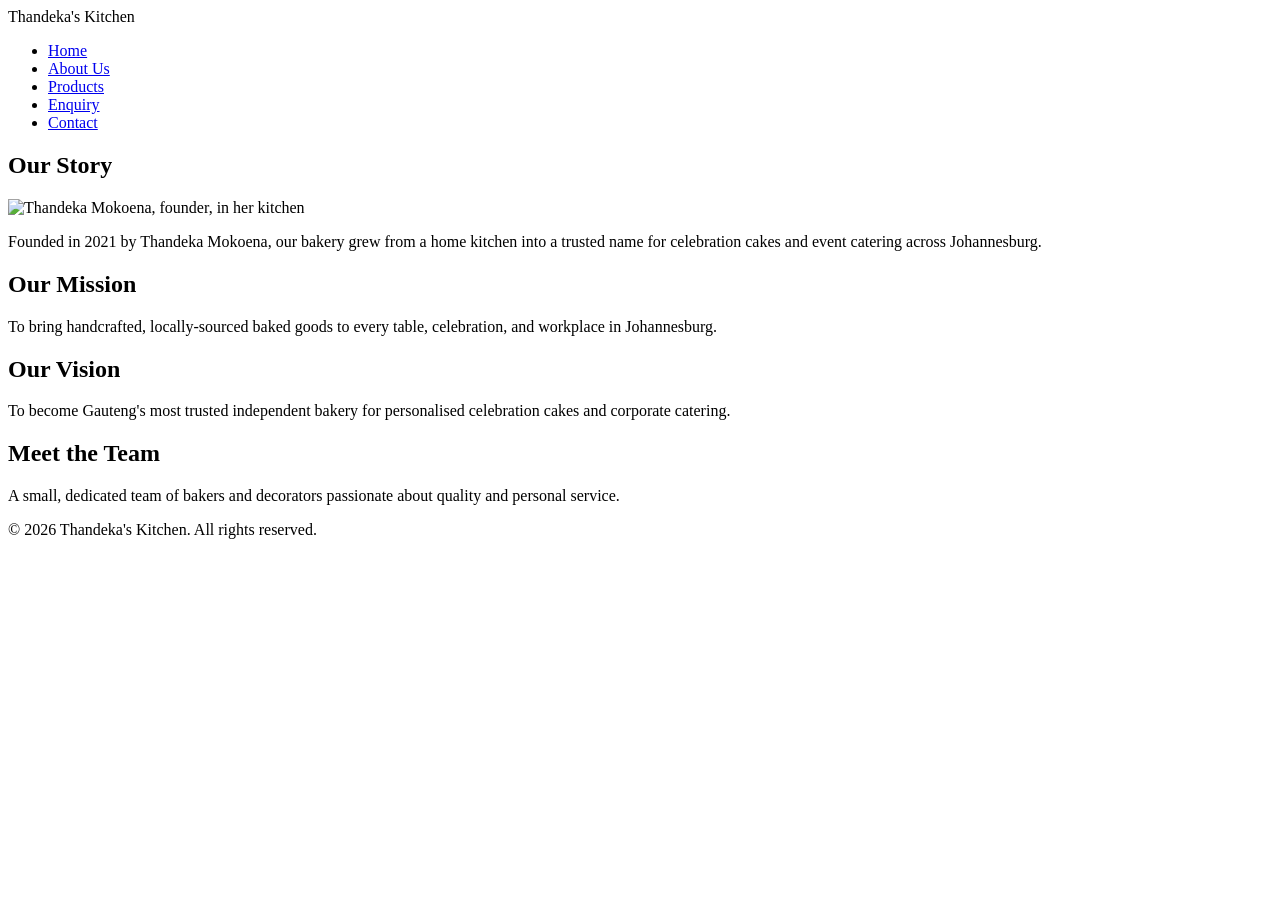
==== about.html @ 2da3014e "Part 1 HTML pages complete and tested" ====
<!DOCTYPE html>
<html lang="en">
<head>
    <meta charset="UTF-8">
    <meta name="viewport" content="width=device-width, initial-scale=1.0">
    <title>About Us | Thandeka's Kitchen</title>
    <link rel="stylesheet" href="css/style.css">
</head>
<body>

    <header>
        <div class="logo">Thandeka's Kitchen</div>
        <nav>
            <ul>
                <li><a href="index.html">Home</a></li>
                <li><a href="about.html" class="active">About Us</a></li>
                <li><a href="products.html">Products</a></li>
                <li><a href="enquiry.html">Enquiry</a></li>
                <li><a href="contact.html">Contact</a></li>
            </ul>
        </nav>
    </header>

    <main>
        
        <section class="our-story">
            <h1>Our Story</h1>
            <img src="images/founder-thandeka.jpg" alt="Thandeka Mokoena, founder, in her kitchen">
            <p>Founded in 2021 by Thandeka Mokoena, our bakery grew from a home kitchen
               into a trusted name for celebration cakes and event catering across Johannesburg.</p>
        </section>

        
        <section class="mission-vision">
            <h2>Our Mission</h2>
            <p>To bring handcrafted, locally-sourced baked goods to every table, celebration,
               and workplace in Johannesburg.</p>

            <h2>Our Vision</h2>
            <p>To become Gauteng's most trusted independent bakery for personalised
               celebration cakes and corporate catering.</p>
        </section>

        
        <section class="team">
            <h2>Meet the Team</h2>
            <p>A small, dedicated team of bakers and decorators passionate about quality
               and personal service.</p>
        </section>
    </main>

    <footer>
        <p>&copy; 2026 Thandeka's Kitchen. All rights reserved.</p>
    </footer>

    <script src="js/script.js"></script>
</body>
</html>
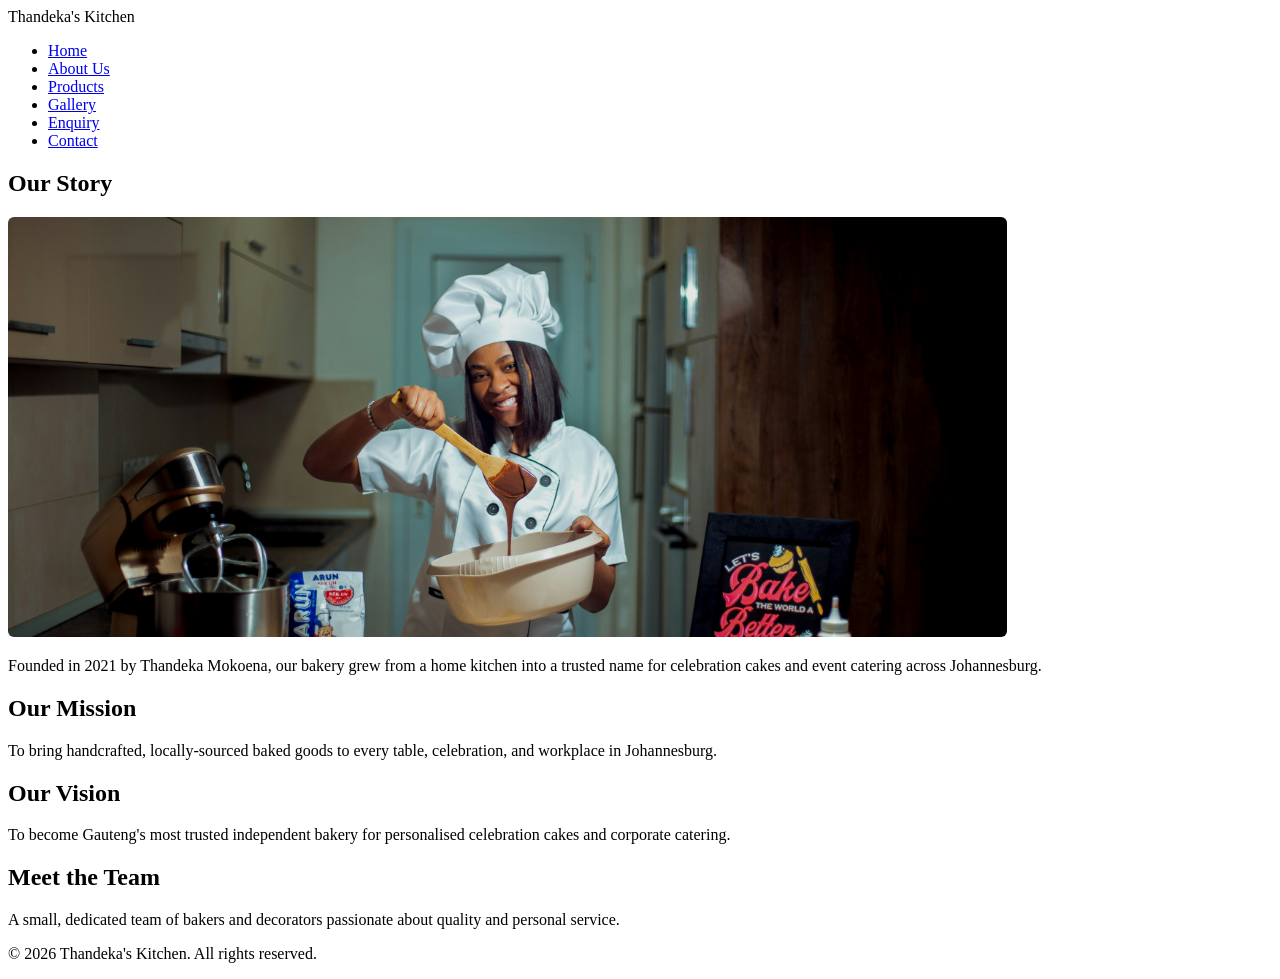
==== commit 03bcbb68: "Update README with Gallery page and colour scheme changes" ====
--- a/about.html
+++ b/about.html
@@ -15,6 +15,7 @@
                 <li><a href="index.html">Home</a></li>
                 <li><a href="about.html" class="active">About Us</a></li>
                 <li><a href="products.html">Products</a></li>
+                 <li><a href="gallery.html">Gallery</a></li>
                 <li><a href="enquiry.html">Enquiry</a></li>
                 <li><a href="contact.html">Contact</a></li>
             </ul>
@@ -25,7 +26,7 @@
         
         <section class="our-story">
             <h1>Our Story</h1>
-            <img src="images/founder-thandeka.jpg" alt="Thandeka Mokoena, founder, in her kitchen">
+            <img src="images/gallery/founder-thandeka.jpg" alt="Thandeka Mokoena, founder, in her kitchen"style="width: 79%; height: 420px; object-fit: cover; border-radius: 6px;">
             <p>Founded in 2021 by Thandeka Mokoena, our bakery grew from a home kitchen
                into a trusted name for celebration cakes and event catering across Johannesburg.</p>
         </section>
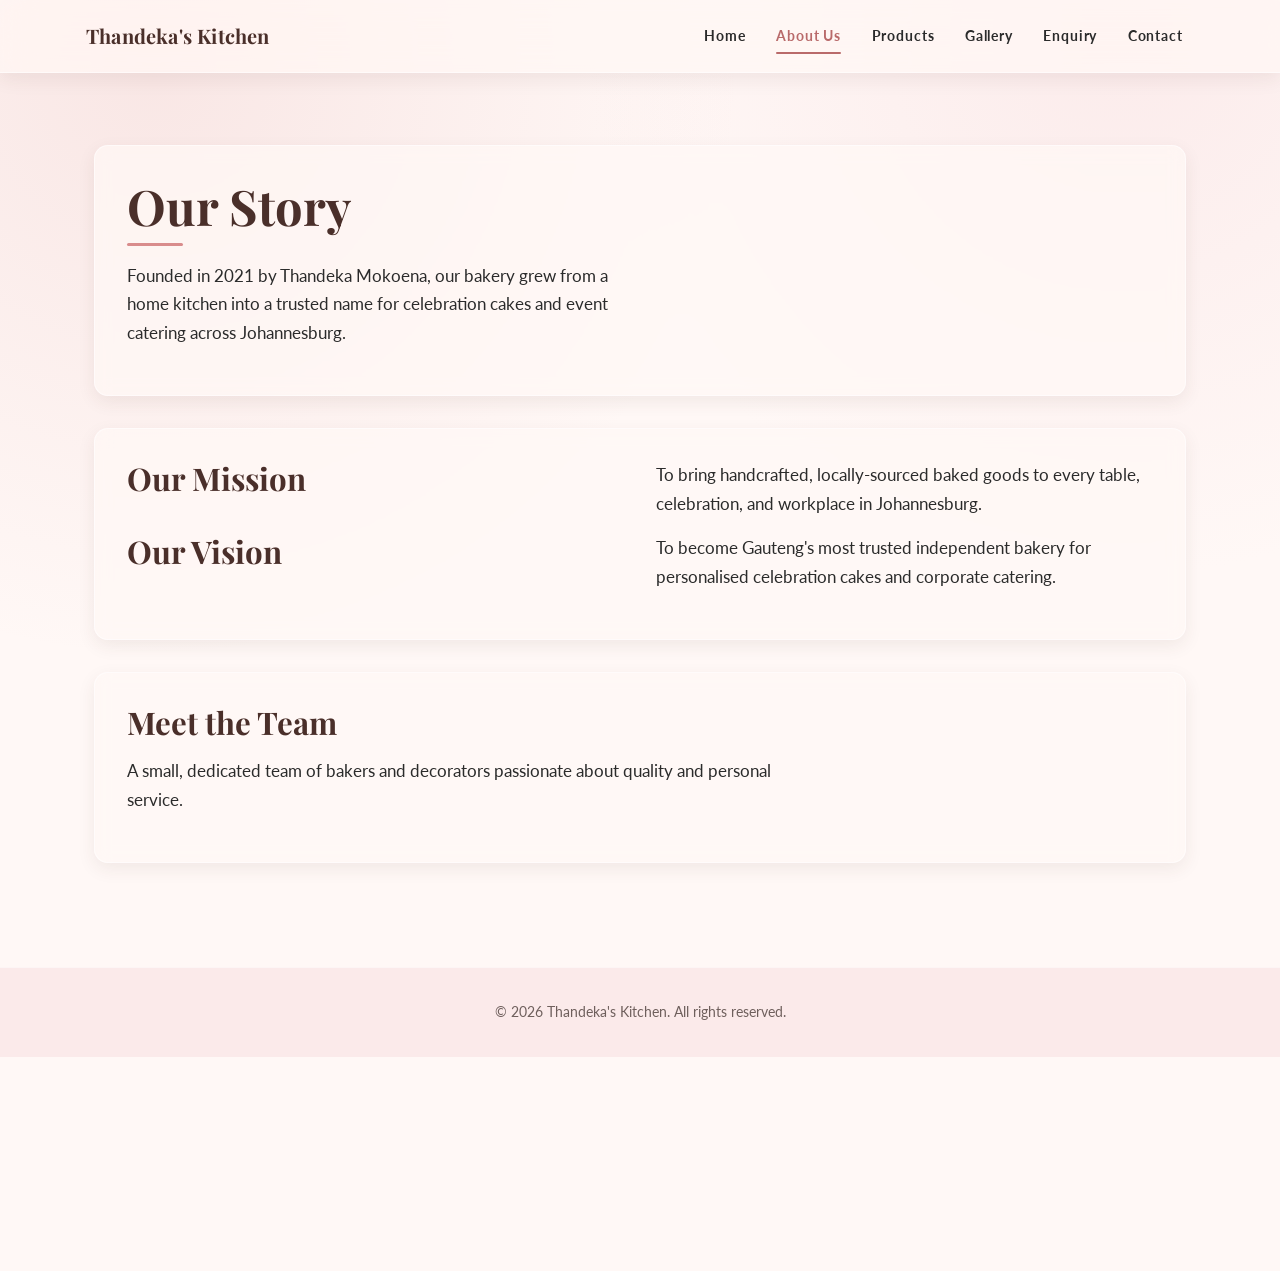
==== commit 68e8f541: "Remove inline styles from HTML and link external stylesheet on all six pages" ====
--- a/about.html
+++ b/about.html
@@ -3,35 +3,50 @@
 <head>
     <meta charset="UTF-8">
     <meta name="viewport" content="width=device-width, initial-scale=1.0">
+    <meta name="description" content="How Thandeka's Kitchen grew from a home kitchen in 2021 into a Johannesburg bakery known for celebration cakes and event catering.">
     <title>About Us | Thandeka's Kitchen</title>
+
+    <link rel="preconnect" href="https://fonts.googleapis.com">
+    <link rel="preconnect" href="https://fonts.gstatic.com" crossorigin>
+    <link href="https://fonts.googleapis.com/css2?family=Lato:wght@400;700&family=Playfair+Display:wght@500;700&display=swap" rel="stylesheet">
     <link rel="stylesheet" href="css/style.css">
 </head>
 <body>
 
-    <header>
-        <div class="logo">Thandeka's Kitchen</div>
-        <nav>
-            <ul>
-                <li><a href="index.html">Home</a></li>
-                <li><a href="about.html" class="active">About Us</a></li>
-                <li><a href="products.html">Products</a></li>
-                 <li><a href="gallery.html">Gallery</a></li>
-                <li><a href="enquiry.html">Enquiry</a></li>
-                <li><a href="contact.html">Contact</a></li>
-            </ul>
-        </nav>
+    <a class="skip-link" href="#main-content">Skip to main content</a>
+
+    <header class="site-header">
+        <div class="header-inner">
+            <a class="logo" href="index.html">Thandeka's Kitchen</a>
+            <input type="checkbox" id="nav-toggle" class="nav-toggle">
+            <label class="nav-toggle-label" for="nav-toggle" aria-label="Open and close the navigation menu"><span></span></label>
+            <nav class="site-nav" aria-label="Main navigation">
+                <ul>
+                    <li><a href="index.html">Home</a></li>
+                    <li><a href="about.html" class="active" aria-current="page">About Us</a></li>
+                    <li><a href="products.html">Products</a></li>
+                    <li><a href="gallery.html">Gallery</a></li>
+                    <li><a href="enquiry.html">Enquiry</a></li>
+                    <li><a href="contact.html">Contact</a></li>
+                </ul>
+            </nav>
+        </div>
     </header>
 
-    <main>
-        
+    <main id="main-content">
+
+        <!-- Founder story: heading, portrait and history -->
         <section class="our-story">
             <h1>Our Story</h1>
-            <img src="images/gallery/founder-thandeka.jpg" alt="Thandeka Mokoena, founder, in her kitchen"style="width: 79%; height: 420px; object-fit: cover; border-radius: 6px;">
+            <picture>
+                <source media="(max-width: 600px)" srcset="images/gallery/founder-thandeka-800.jpg">
+                <img src="images/gallery/founder-thandeka.jpg" alt="Thandeka Mokoena, founder, decorating a cake in her kitchen">
+            </picture>
             <p>Founded in 2021 by Thandeka Mokoena, our bakery grew from a home kitchen
                into a trusted name for celebration cakes and event catering across Johannesburg.</p>
         </section>
 
-        
+        <!-- Mission and vision statements -->
         <section class="mission-vision">
             <h2>Our Mission</h2>
             <p>To bring handcrafted, locally-sourced baked goods to every table, celebration,
@@ -42,7 +57,7 @@
                celebration cakes and corporate catering.</p>
         </section>
 
-        
+        <!-- The people behind the bakes -->
         <section class="team">
             <h2>Meet the Team</h2>
             <p>A small, dedicated team of bakers and decorators passionate about quality
@@ -50,10 +65,10 @@
         </section>
     </main>
 
-    <footer>
+    <footer class="site-footer">
         <p>&copy; 2026 Thandeka's Kitchen. All rights reserved.</p>
     </footer>
 
     <script src="js/script.js"></script>
 </body>
-</html>+</html>
--- a/css/style.css
+++ b/css/style.css
@@ -0,0 +1,1033 @@
+/* ==========================================================================
+   Thandeka's Kitchen — Main Stylesheet
+   WEDE5020 Part 2: CSS Styling & Responsive Design
+   Author: Phuluso
+   Approach: mobile-first. Base rules target small screens; min-width media
+   queries at the bottom of the file progressively enhance tablet and desktop.
+   ========================================================================== */
+
+/* ==========================================================================
+   1. CSS RESET
+   Removes inconsistent default browser styling (margins, padding, list
+   bullets, box-sizing) so every browser starts from the same baseline.
+   ========================================================================== */
+
+*,
+*::before,
+*::after {
+    box-sizing: border-box;      /* padding/border included in element width */
+    margin: 0;
+    padding: 0;
+}
+
+html {
+    -webkit-text-size-adjust: 100%;   /* stop iOS auto-inflating text */
+    scroll-behavior: smooth;
+}
+
+ul,
+ol {
+    list-style: none;
+}
+
+a {
+    text-decoration: none;
+    color: inherit;
+}
+
+img {
+    display: block;
+    max-width: 100%;             /* responsive images: never overflow parent */
+    height: auto;
+}
+
+input,
+select,
+textarea,
+button {
+    font: inherit;               /* forms inherit site typography */
+    color: inherit;
+}
+
+button {
+    background: none;
+    border: none;
+    cursor: pointer;
+}
+
+/* ==========================================================================
+   2. CUSTOM PROPERTIES (CSS VARIABLES)
+   One place to change the brand. Every colour, font, space and shadow below
+   is referenced by name, so the palette can be adjusted in a single edit.
+   ========================================================================== */
+
+:root {
+    /* --- Brand palette (from the approved project proposal) --- */
+    --clr-blush: #FBEAEA;            /* header / footer background */
+    --clr-cream: #FFF8F6;            /* main content background */
+    --clr-rose: #D98C8C;             /* accent: buttons, links, active nav */
+    --clr-rose-deep: #B96A6A;        /* darker accent for hover / contrast */
+    --clr-cocoa: #4A2F2A;            /* headings — baked, roasted brown */
+    --clr-ink: #2B2B2B;              /* body text */
+    --clr-muted: #6E5F5C;            /* secondary text */
+    --clr-white: #FFFFFF;
+    --clr-line: rgba(74, 47, 42, 0.12);   /* hairline borders */
+
+    /* --- Translucent layers used by the glass-morphism effects --- */
+    --glass-bg: rgba(255, 248, 246, 0.72);
+    --glass-border: rgba(255, 255, 255, 0.55);
+
+    /* --- Typography --- */
+    --font-display: "Playfair Display", "Georgia", "Times New Roman", serif;
+    --font-body: "Lato", "Segoe UI", Arial, sans-serif;
+
+    /* Modular type scale (ratio 1.25 — "major third"), in rem for accessibility.
+       Users who enlarge their browser font size scale the whole site. */
+    --fs-xs: 0.8rem;
+    --fs-sm: 0.9rem;
+    --fs-base: 1rem;
+    --fs-md: 1.25rem;
+    --fs-lg: 1.563rem;
+    --fs-xl: 1.953rem;
+    --fs-2xl: 2.441rem;
+    --fs-3xl: 3.052rem;
+
+    --lh-tight: 1.15;
+    --lh-body: 1.7;
+    --ls-wide: 0.06em;
+
+    /* --- Spacing scale (rem keeps spacing proportional to text size) --- */
+    --sp-1: 0.5rem;
+    --sp-2: 1rem;
+    --sp-3: 1.5rem;
+    --sp-4: 2rem;
+    --sp-5: 3rem;
+    --sp-6: 4.5rem;
+
+    /* --- Shape & depth --- */
+    --radius-sm: 6px;
+    --radius-md: 14px;
+    --radius-lg: 26px;
+    --shadow-soft: 0 6px 18px rgba(74, 47, 42, 0.08);
+    --shadow-lift: 0 18px 38px rgba(74, 47, 42, 0.18);
+    --shadow-deep: 0 28px 60px rgba(74, 47, 42, 0.26);
+
+    /* --- Motion --- */
+    --ease: cubic-bezier(0.22, 0.61, 0.36, 1);
+    --speed: 0.35s;
+
+    /* --- Layout --- */
+    --measure: 68ch;             /* comfortable reading line length */
+    --wrap: 1140px;              /* max content width on desktop */
+}
+
+/* ==========================================================================
+   3. BASE / DEFAULT STYLES
+   Site-wide defaults for typography, colour and rhythm.
+   ========================================================================== */
+
+body {
+    background-color: var(--clr-cream);
+    color: var(--clr-ink);
+    font-family: var(--font-body);
+    font-size: var(--fs-base);
+    line-height: var(--lh-body);
+    /* Subtle warm vignette: two soft radial "oven glows" behind the page.
+       Fixed attachment keeps it still while the content scrolls. */
+    background-image:
+        radial-gradient(circle at 12% 8%, rgba(217, 140, 140, 0.16), transparent 42%),
+        radial-gradient(circle at 88% 4%, rgba(251, 234, 234, 0.9), transparent 38%);
+    background-attachment: fixed;
+}
+
+h1, h2, h3 {
+    font-family: var(--font-display);
+    color: var(--clr-cocoa);
+    line-height: var(--lh-tight);
+    font-weight: 700;
+}
+
+h1 { font-size: var(--fs-2xl); }
+h2 { font-size: var(--fs-xl); }
+h3 { font-size: var(--fs-lg); }
+
+p {
+    max-width: var(--measure);
+    margin-bottom: var(--sp-2);
+    color: var(--clr-ink);
+}
+
+strong { font-weight: 700; }
+
+/* Text selection tinted with the brand accent. */
+::selection {
+    background-color: var(--clr-rose);
+    color: var(--clr-white);
+}
+
+/* Keyboard focus ring — visible, on-brand, and never removed.
+   :focus-visible shows it for keyboard users without flashing on mouse clicks. */
+:focus-visible {
+    outline: 3px solid var(--clr-rose-deep);
+    outline-offset: 3px;
+    border-radius: var(--radius-sm);
+}
+
+/* Screen-reader-only helper (used for the skip link and hidden labels). */
+.visually-hidden {
+    position: absolute;
+    width: 1px;
+    height: 1px;
+    overflow: hidden;
+    clip: rect(0 0 0 0);
+    white-space: nowrap;
+}
+
+/* Skip link: first tab stop on every page, hidden until focused. */
+.skip-link {
+    position: absolute;
+    top: -100%;
+    left: var(--sp-2);
+    z-index: 100;
+    padding: var(--sp-1) var(--sp-2);
+    background-color: var(--clr-cocoa);
+    color: var(--clr-white);
+    border-radius: 0 0 var(--radius-sm) var(--radius-sm);
+}
+
+.skip-link:focus {
+    top: 0;
+}
+
+/* --------------------------------------------------------------------------
+   Main content wrapper — one rule that centres and pads every page.
+   The cascade does the rest: individual pages add no layout code of their own.
+   -------------------------------------------------------------------------- */
+
+main {
+    width: 100%;
+    max-width: var(--wrap);
+    margin: 0 auto;
+    padding: var(--sp-4) var(--sp-2) var(--sp-6);
+}
+
+/* Vertical rhythm between the top-level blocks of every page. */
+main > section,
+main > form,
+main > h1,
+main > p {
+    margin-bottom: var(--sp-4);
+}
+
+/* ==========================================================================
+   4. HEADER & NAVIGATION
+   Sticky glass-morphism bar: a translucent blush panel that blurs the page
+   content scrolling underneath it (backdrop-filter).
+   ========================================================================== */
+
+.site-header {
+    position: sticky;
+    top: 0;
+    z-index: 50;
+    background-color: var(--glass-bg);
+    /* GLASS-MORPHISM: blur + saturate whatever sits behind the bar. */
+    -webkit-backdrop-filter: blur(16px) saturate(160%);
+    backdrop-filter: blur(16px) saturate(160%);
+    border-bottom: 1px solid var(--glass-border);
+    box-shadow: var(--shadow-soft);
+}
+
+.header-inner {
+    display: flex;                       /* FLEXBOX: logo left, nav right */
+    flex-wrap: wrap;
+    align-items: center;
+    justify-content: space-between;
+    gap: var(--sp-2);
+    width: 100%;
+    max-width: var(--wrap);
+    margin: 0 auto;
+    padding: var(--sp-2);
+}
+
+.logo {
+    font-family: var(--font-display);
+    font-size: var(--fs-md);
+    font-weight: 700;
+    letter-spacing: 0.01em;
+    color: var(--clr-cocoa);
+    transition: color var(--speed) var(--ease);
+}
+
+.logo:hover,
+.logo:focus-visible {
+    color: var(--clr-rose-deep);
+}
+
+/* --- CSS-only mobile menu -------------------------------------------------
+   A hidden checkbox stores the open/closed state; the label is the visible
+   hamburger button. No JavaScript is needed for Part 2.
+   -------------------------------------------------------------------------- */
+
+.nav-toggle {
+    position: absolute;
+    opacity: 0;                      /* hidden but still keyboard-focusable */
+    width: 1px;
+    height: 1px;
+}
+
+.nav-toggle-label {
+    display: block;
+    width: 44px;                     /* 44px = comfortable touch target */
+    height: 44px;
+    padding: 12px 9px;
+    cursor: pointer;
+    border-radius: var(--radius-sm);
+    transition: background-color var(--speed) var(--ease);
+}
+
+.nav-toggle-label:hover {
+    background-color: rgba(217, 140, 140, 0.18);
+}
+
+/* The three bars: one real span plus its two pseudo-elements. */
+.nav-toggle-label span,
+.nav-toggle-label span::before,
+.nav-toggle-label span::after {
+    display: block;
+    height: 2px;
+    background-color: var(--clr-cocoa);
+    border-radius: 2px;
+    transition: transform var(--speed) var(--ease), opacity 0.2s linear;
+}
+
+.nav-toggle-label span::before,
+.nav-toggle-label span::after {
+    content: "";
+    position: relative;
+}
+
+.nav-toggle-label span::before { top: -8px; }
+.nav-toggle-label span::after  { top: 6px; }
+
+/* Checked state: bars rotate into a clean "X". */
+.nav-toggle:checked + .nav-toggle-label span {
+    background-color: transparent;
+}
+
+.nav-toggle:checked + .nav-toggle-label span::before {
+    transform: translateY(8px) rotate(45deg);
+}
+
+.nav-toggle:checked + .nav-toggle-label span::after {
+    transform: translateY(-6px) rotate(-45deg);
+}
+
+/* Focus ring for the hamburger when reached by keyboard. */
+.nav-toggle:focus-visible + .nav-toggle-label {
+    outline: 3px solid var(--clr-rose-deep);
+    outline-offset: 2px;
+}
+
+/* Mobile: the menu is collapsed to zero height until the checkbox is ticked. */
+.site-nav {
+    flex-basis: 100%;
+    max-height: 0;
+    overflow: hidden;
+    transition: max-height var(--speed) var(--ease);
+}
+
+.nav-toggle:checked ~ .site-nav {
+    max-height: 26rem;
+}
+
+.site-nav ul {
+    display: flex;
+    flex-direction: column;
+    gap: var(--sp-1);
+    padding: var(--sp-1) 0 var(--sp-2);
+}
+
+.site-nav a {
+    display: block;
+    position: relative;
+    padding: var(--sp-1) var(--sp-2);
+    font-size: var(--fs-sm);
+    font-weight: 700;
+    letter-spacing: var(--ls-wide);
+    color: var(--clr-ink);
+    border-radius: var(--radius-sm);
+    transition: color var(--speed) var(--ease),
+                background-color var(--speed) var(--ease);
+}
+
+/* PSEUDO-CLASSES: hover, focus and active states for every nav link. */
+.site-nav a:hover,
+.site-nav a:focus-visible {
+    color: var(--clr-rose-deep);
+    background-color: rgba(217, 140, 140, 0.14);
+}
+
+.site-nav a:active {
+    transform: translateY(1px);
+}
+
+/* Current page marker. */
+.site-nav a.active {
+    color: var(--clr-rose-deep);
+}
+
+/* ==========================================================================
+   5. BUTTONS & CALLS TO ACTION
+   ========================================================================== */
+
+.cta-button,
+button[type="submit"] {
+    display: inline-block;
+    padding: 0.85rem 2rem;
+    background-color: var(--clr-rose);
+    color: var(--clr-white);
+    font-weight: 700;
+    font-size: var(--fs-sm);
+    letter-spacing: var(--ls-wide);
+    border-radius: 999px;
+    box-shadow: var(--shadow-soft);
+    transition: transform var(--speed) var(--ease),
+                box-shadow var(--speed) var(--ease),
+                background-color var(--speed) var(--ease);
+}
+
+.cta-button:hover,
+.cta-button:focus-visible,
+button[type="submit"]:hover,
+button[type="submit"]:focus-visible {
+    background-color: var(--clr-rose-deep);
+    transform: translateY(-3px);
+    box-shadow: var(--shadow-lift);
+}
+
+.cta-button:active,
+button[type="submit"]:active {
+    transform: translateY(0);
+    box-shadow: var(--shadow-soft);
+}
+
+/* ==========================================================================
+   6. HOMEPAGE HERO — the one bold moment on the site
+   The hero image sits on a 3D stage: the parent sets a perspective, the image
+   is rotated back in space (rotateX) so it reads like a tray tilting towards
+   the viewer, then settles flat on hover.
+   ========================================================================== */
+
+.hero {
+    position: relative;
+    perspective: 1100px;                 /* 3D: depth of the viewing frustum */
+    text-align: center;
+    padding-top: var(--sp-3);
+}
+
+.hero-media {
+    transform-style: preserve-3d;        /* children keep their 3D position */
+    margin-bottom: var(--sp-4);
+}
+
+.hero-media img {
+    width: 100%;
+    height: 240px;
+    object-fit: cover;
+    border-radius: var(--radius-lg);
+    box-shadow: var(--shadow-deep);
+    transform: rotateX(9deg) scale(0.97);
+    transform-origin: center bottom;
+    transition: transform 0.7s var(--ease), box-shadow 0.7s var(--ease);
+    animation: hero-rise 1.1s var(--ease) both;   /* one page-load moment */
+}
+
+.hero-media:hover img,
+.hero-media:focus-within img {
+    transform: rotateX(0deg) scale(1);
+    box-shadow: var(--shadow-lift);
+}
+
+/* Warm glow bleeding out from under the hero image, blurred into the page. */
+.hero-media::after {
+    content: "";
+    position: absolute;
+    left: 12%;
+    right: 12%;
+    top: 62%;
+    height: 90px;
+    background-color: var(--clr-rose);
+    filter: blur(46px);                  /* BLUR EFFECT */
+    opacity: 0.45;
+    border-radius: 50%;
+    z-index: -1;
+}
+
+.hero h1 {
+    font-size: var(--fs-2xl);
+    margin-bottom: var(--sp-2);
+    animation: fade-up 0.8s 0.15s var(--ease) both;
+}
+
+.hero > p {
+    max-width: 46ch;
+    margin: 0 auto var(--sp-3);
+    font-size: var(--fs-md);
+    color: var(--clr-muted);
+    animation: fade-up 0.8s 0.3s var(--ease) both;
+}
+
+.hero .cta-button {
+    animation: fade-up 0.8s 0.45s var(--ease) both;
+}
+
+/* Keyframes for the single orchestrated page-load sequence. */
+@keyframes hero-rise {
+    from { opacity: 0; transform: rotateX(18deg) translateY(28px) scale(0.94); }
+    to   { opacity: 1; transform: rotateX(9deg) translateY(0) scale(0.97); }
+}
+
+@keyframes fade-up {
+    from { opacity: 0; transform: translateY(14px); }
+    to   { opacity: 1; transform: translateY(0); }
+}
+
+/* ==========================================================================
+   7. CONTENT PANELS
+   One shared "card" treatment, reused by every content section on every page
+   through a grouped selector — the cascade keeps the selector count low.
+   ========================================================================== */
+
+.intro,
+.featured,
+.our-story,
+.mission-vision,
+.team,
+.product-category,
+.contact-info,
+.map,
+.contact-form,
+.enquiry-panel {
+    padding: var(--sp-3);
+    background-color: var(--glass-bg);
+    -webkit-backdrop-filter: blur(8px);
+    backdrop-filter: blur(8px);           /* frosted panel over the page glow */
+    border: 1px solid var(--glass-border);
+    border-radius: var(--radius-md);
+    box-shadow: var(--shadow-soft);
+    transition: transform var(--speed) var(--ease),
+                box-shadow var(--speed) var(--ease);
+}
+
+.intro h2,
+.featured h2,
+.our-story h1,
+.mission-vision h2,
+.team h2,
+.product-category h2,
+.contact-info h2,
+.map h2,
+.contact-form h2 {
+    margin-bottom: var(--sp-2);
+}
+
+/* A short rose rule under panel headings — a structural divider, not decoration:
+   it marks where each block of content begins. */
+.product-category h2::after,
+.intro h2::after,
+.our-story h1::after {
+    content: "";
+    display: block;
+    width: 3.5rem;
+    height: 3px;
+    margin-top: var(--sp-1);
+    background-color: var(--clr-rose);
+    border-radius: 2px;
+}
+
+/* --- Featured / product lists --- */
+.featured ul,
+.product-category ul {
+    display: grid;
+    gap: var(--sp-1);
+    margin-top: var(--sp-2);
+}
+
+.featured li,
+.product-category li {
+    padding: 0.7rem 0.9rem 0.7rem 2rem;
+    position: relative;
+    background-color: var(--clr-white);
+    border-left: 3px solid var(--clr-rose);
+    border-radius: var(--radius-sm);
+    box-shadow: var(--shadow-soft);
+    transition: transform var(--speed) var(--ease),
+                border-color var(--speed) var(--ease);
+}
+
+/* Small wheat-coloured dot standing in for a bullet. */
+.featured li::before,
+.product-category li::before {
+    content: "";
+    position: absolute;
+    left: 0.9rem;
+    top: 1.25rem;
+    width: 7px;
+    height: 7px;
+    background-color: var(--clr-rose);
+    border-radius: 50%;
+}
+
+.featured li:hover,
+.product-category li:hover {
+    transform: translateX(5px);
+    border-color: var(--clr-rose-deep);
+}
+
+/* --- About page: founder portrait --- */
+.our-story img,
+.story-media img {
+    width: 100%;
+    max-height: 420px;
+    object-fit: cover;
+    border-radius: var(--radius-md);
+    box-shadow: var(--shadow-lift);
+    margin: var(--sp-2) 0;
+    filter: saturate(105%);
+    transition: transform var(--speed) var(--ease), filter var(--speed) var(--ease);
+}
+
+.our-story img:hover {
+    transform: scale(1.015);
+    filter: saturate(115%);
+}
+
+/* --- Mission & vision: two columns on wider screens --- */
+.mission-vision h2:nth-of-type(2) {
+    margin-top: var(--sp-3);
+}
+
+/* ==========================================================================
+   8. GALLERY GRID
+   CSS GRID with auto-fit so the number of columns follows the viewport.
+   Each tile tilts in 3D towards the cursor's side of the grid on hover.
+   ========================================================================== */
+
+.gallery-grid {
+    display: grid;
+    grid-template-columns: 1fr;
+    gap: var(--sp-2);
+    perspective: 1200px;
+}
+
+.gallery-grid img {
+    width: 100%;
+    height: 220px;
+    object-fit: cover;
+    border-radius: var(--radius-md);
+    box-shadow: var(--shadow-soft);
+    filter: saturate(100%);
+    transform-style: preserve-3d;
+    transition: transform 0.5s var(--ease),
+                box-shadow 0.5s var(--ease),
+                filter 0.5s var(--ease);
+}
+
+/* 3D lift + warm saturation on hover, and the same on keyboard focus. */
+.gallery-grid img:hover,
+.gallery-grid img:focus-visible {
+    transform: translateY(-8px) rotateX(6deg) rotateY(-5deg) scale(1.03);
+    box-shadow: var(--shadow-deep);
+    filter: saturate(118%) contrast(104%);
+}
+
+/* Tiles in even positions tilt the opposite way, so the grid feels hand-set
+   rather than mechanical. */
+.gallery-grid img:nth-child(even):hover {
+    transform: translateY(-8px) rotateX(6deg) rotateY(5deg) scale(1.03);
+}
+
+/* ==========================================================================
+   9. FORMS (enquiry.html and contact.html)
+   ========================================================================== */
+
+form {
+    display: grid;
+    gap: var(--sp-1);
+    padding: var(--sp-3);
+    background-color: var(--clr-white);
+    border: 1px solid var(--clr-line);
+    border-radius: var(--radius-md);
+    box-shadow: var(--shadow-soft);
+}
+
+form label {
+    font-size: var(--fs-sm);
+    font-weight: 700;
+    color: var(--clr-cocoa);
+    margin-top: var(--sp-1);
+}
+
+form input,
+form select,
+form textarea {
+    width: 100%;
+    padding: 0.75rem 0.9rem;
+    background-color: var(--clr-cream);
+    border: 1px solid var(--clr-line);
+    border-radius: var(--radius-sm);
+    transition: border-color var(--speed) var(--ease),
+                box-shadow var(--speed) var(--ease),
+                background-color var(--speed) var(--ease);
+}
+
+form textarea {
+    resize: vertical;
+    min-height: 8rem;
+}
+
+/* PSEUDO-CLASSES on form controls: hover, focus and live validity feedback. */
+form input:hover,
+form select:hover,
+form textarea:hover {
+    border-color: var(--clr-rose);
+}
+
+form input:focus,
+form select:focus,
+form textarea:focus {
+    outline: none;
+    background-color: var(--clr-white);
+    border-color: var(--clr-rose-deep);
+    box-shadow: 0 0 0 4px rgba(217, 140, 140, 0.22);
+}
+
+/* A field the visitor has filled in correctly turns quietly green-free —
+   the accent simply confirms it, without shouting. */
+form input:required:valid,
+form textarea:required:valid {
+    border-color: var(--clr-rose);
+}
+
+form button[type="submit"] {
+    justify-self: start;
+    margin-top: var(--sp-2);
+}
+
+/* ==========================================================================
+   10. CONTACT PAGE MAP PLACEHOLDER
+   Styled now so the Part 3 Google Maps embed drops straight in.
+   ========================================================================== */
+
+#map-embed {
+    min-height: 240px;
+    display: grid;
+    place-items: center;
+    background-color: var(--clr-blush);
+    border: 2px dashed var(--clr-rose);
+    border-radius: var(--radius-md);
+    color: var(--clr-muted);
+    font-size: var(--fs-sm);
+}
+
+/* The label only appears while the div is still empty, so the Part 3 map embed
+   will replace it automatically. */
+#map-embed:empty::after {
+    content: "Interactive map coming soon";
+    opacity: 0.85;
+}
+
+/* Inline links inside body copy (phone number, email address). */
+.contact-info a {
+    color: var(--clr-rose-deep);
+    font-weight: 700;
+    border-bottom: 1px solid transparent;
+    transition: border-color var(--speed) var(--ease), color var(--speed) var(--ease);
+}
+
+.contact-info a:hover,
+.contact-info a:focus-visible {
+    color: var(--clr-cocoa);
+    border-bottom-color: var(--clr-rose);
+}
+
+/* A form already sitting inside a styled panel does not need a second panel. */
+.contact-form form {
+    padding: 0;
+    background: none;
+    border: none;
+    box-shadow: none;
+}
+
+/* ==========================================================================
+   11. FOOTER
+   ========================================================================== */
+
+.site-footer {
+    background-color: var(--clr-blush);
+    border-top: 1px solid var(--glass-border);
+    padding: var(--sp-4) var(--sp-2);
+    text-align: center;
+}
+
+.site-footer p {
+    max-width: none;
+    margin: 0;
+    font-size: var(--fs-sm);
+    color: var(--clr-muted);
+}
+
+/* ==========================================================================
+   12. RESPONSIVE DESIGN — BREAKPOINTS
+   Mobile-first: everything above is the phone layout. These min-width queries
+   add tablet and desktop behaviour.
+     - 640px and up : small tablets / large phones in landscape
+     - 900px and up : tablets and small laptops (full horizontal nav)
+     - 1200px and up: desktop
+   ========================================================================== */
+
+/* --- TABLET (small) : 640px and up --- */
+@media screen and (min-width: 40em) {   /* 40em = 640px */
+
+    main {
+        padding: var(--sp-5) var(--sp-3) var(--sp-6);
+    }
+
+    h1 { font-size: var(--fs-3xl); }
+
+    .hero-media img { height: 340px; }
+
+    /* Two-column gallery. */
+    .gallery-grid {
+        grid-template-columns: repeat(2, 1fr);
+        gap: var(--sp-3);
+    }
+
+    /* Product and featured lists gain a second column. */
+    .featured ul,
+    .product-category ul {
+        grid-template-columns: repeat(2, 1fr);
+        gap: var(--sp-2);
+    }
+
+    /* Panels get more breathing room. */
+    .intro,
+    .featured,
+    .our-story,
+    .mission-vision,
+    .team,
+    .product-category,
+    .contact-info,
+    .map,
+    .contact-form {
+        padding: var(--sp-4);
+    }
+
+    form {
+        padding: var(--sp-4);
+    }
+}
+
+/* --- TABLET / SMALL LAPTOP : 900px and up --- */
+@media screen and (min-width: 56.25em) {   /* 56.25em = 900px */
+
+    /* NAVIGATION ADJUSTMENT: the hamburger disappears and the menu becomes a
+       permanent horizontal bar. */
+    .nav-toggle,
+    .nav-toggle-label {
+        display: none;
+    }
+
+    .site-nav {
+        flex-basis: auto;
+        max-height: none;
+        overflow: visible;
+    }
+
+    .site-nav ul {
+        flex-direction: row;
+        align-items: center;
+        gap: var(--sp-1);
+        padding: 0;
+    }
+
+    .site-nav a {
+        padding: var(--sp-1) 0.7rem;
+        background-color: transparent;
+    }
+
+    /* Animated underline that grows from the centre — desktop only, because it
+       relies on hover. */
+    .site-nav a::after {
+        content: "";
+        position: absolute;
+        left: 0.7rem;
+        right: 0.7rem;
+        bottom: 0.15rem;
+        height: 2px;
+        background-color: var(--clr-rose-deep);
+        border-radius: 2px;
+        transform: scaleX(0);
+        transform-origin: center;
+        transition: transform var(--speed) var(--ease);
+    }
+
+    .site-nav a:hover::after,
+    .site-nav a:focus-visible::after,
+    .site-nav a.active::after {
+        transform: scaleX(1);
+    }
+
+    .site-nav a:hover,
+    .site-nav a:focus-visible {
+        background-color: transparent;
+    }
+
+    /* Hero becomes a wide, cinematic band. */
+    .hero-media img { height: 440px; }
+
+    .hero h1 {
+        font-size: var(--fs-3xl);
+        max-width: 18ch;
+        margin-left: auto;
+        margin-right: auto;
+    }
+
+    /* About page: story text beside the founder portrait. */
+    .our-story {
+        display: grid;
+        grid-template-columns: 1.1fr 1fr;
+        grid-template-areas:
+            "heading heading"
+            "text    image";
+        column-gap: var(--sp-4);
+        align-items: center;
+    }
+
+    .our-story h1      { grid-area: heading; }
+    .our-story p       { grid-area: text; }
+    .our-story picture { grid-area: image; }
+    .our-story img     { margin: 0; }
+
+    /* Mission and vision side by side. */
+    .mission-vision {
+        display: grid;
+        grid-template-columns: 1fr 1fr;
+        column-gap: var(--sp-4);
+    }
+
+    .mission-vision h2:nth-of-type(2) { margin-top: 0; }
+
+    /* Three-column gallery. */
+    .gallery-grid {
+        grid-template-columns: repeat(3, 1fr);
+    }
+
+    /* Contact page: details and map on the left, form on the right. */
+    .contact-form {
+        margin-top: 0;
+    }
+
+    /* Two-column form: labels in a narrow left column, fields on the right.
+       The markup is label, field, label, field... so auto-placement lines the
+       pairs up row by row without any extra wrapper elements. */
+    form {
+        grid-template-columns: max-content minmax(0, 1fr);
+        column-gap: var(--sp-3);
+        row-gap: var(--sp-2);
+        max-width: 46rem;
+    }
+
+    form label {
+        align-self: center;
+        margin-top: 0;
+        text-align: right;
+    }
+
+    /* The message label sits at the top of its tall textarea. */
+    form label[for="message"],
+    form label[for="c-message"] {
+        align-self: start;
+        padding-top: 0.75rem;
+    }
+
+    form button[type="submit"] {
+        grid-column: 2;                  /* aligned with the fields above it */
+        margin-top: 0;
+    }
+}
+
+/* --- DESKTOP : 1200px and up --- */
+@media screen and (min-width: 75em) {   /* 75em = 1200px */
+
+    :root {
+        --fs-base: 1.05rem;              /* slightly larger reading size */
+    }
+
+    main {
+        padding: var(--sp-6) var(--sp-3);
+    }
+
+    .hero-media img { height: 520px; }
+
+    /* Product categories laid out as a three-across grid of panels. */
+    main > .product-category {
+        margin-bottom: var(--sp-3);
+    }
+
+    .gallery-grid img { height: 260px; }
+
+    /* Panels lift slightly on hover — depth, used sparingly. */
+    .product-category:hover,
+    .intro:hover {
+        transform: translateY(-4px);
+        box-shadow: var(--shadow-lift);
+    }
+}
+
+/* ==========================================================================
+   13. ACCESSIBILITY & PRINT
+   ========================================================================== */
+
+/* Respect the operating-system "reduce motion" setting: all animation and
+   transform-based movement is switched off for visitors who ask for it. */
+@media (prefers-reduced-motion: reduce) {
+    *,
+    *::before,
+    *::after {
+        animation-duration: 0.01ms !important;
+        animation-iteration-count: 1 !important;
+        transition-duration: 0.01ms !important;
+        scroll-behavior: auto !important;
+    }
+
+    .hero-media img {
+        transform: none;
+    }
+}
+
+/* Higher-contrast borders for visitors using a high-contrast display mode. */
+@media (prefers-contrast: more) {
+    :root {
+        --clr-muted: #4A3B38;
+        --clr-line: rgba(74, 47, 42, 0.4);
+    }
+}
+
+/* Clean, ink-friendly print layout. */
+@media print {
+    .site-header,
+    .cta-button,
+    #map-embed {
+        display: none;
+    }
+
+    body {
+        background: #FFFFFF;
+        color: #000000;
+    }
+
+    main {
+        max-width: 100%;
+    }
+}
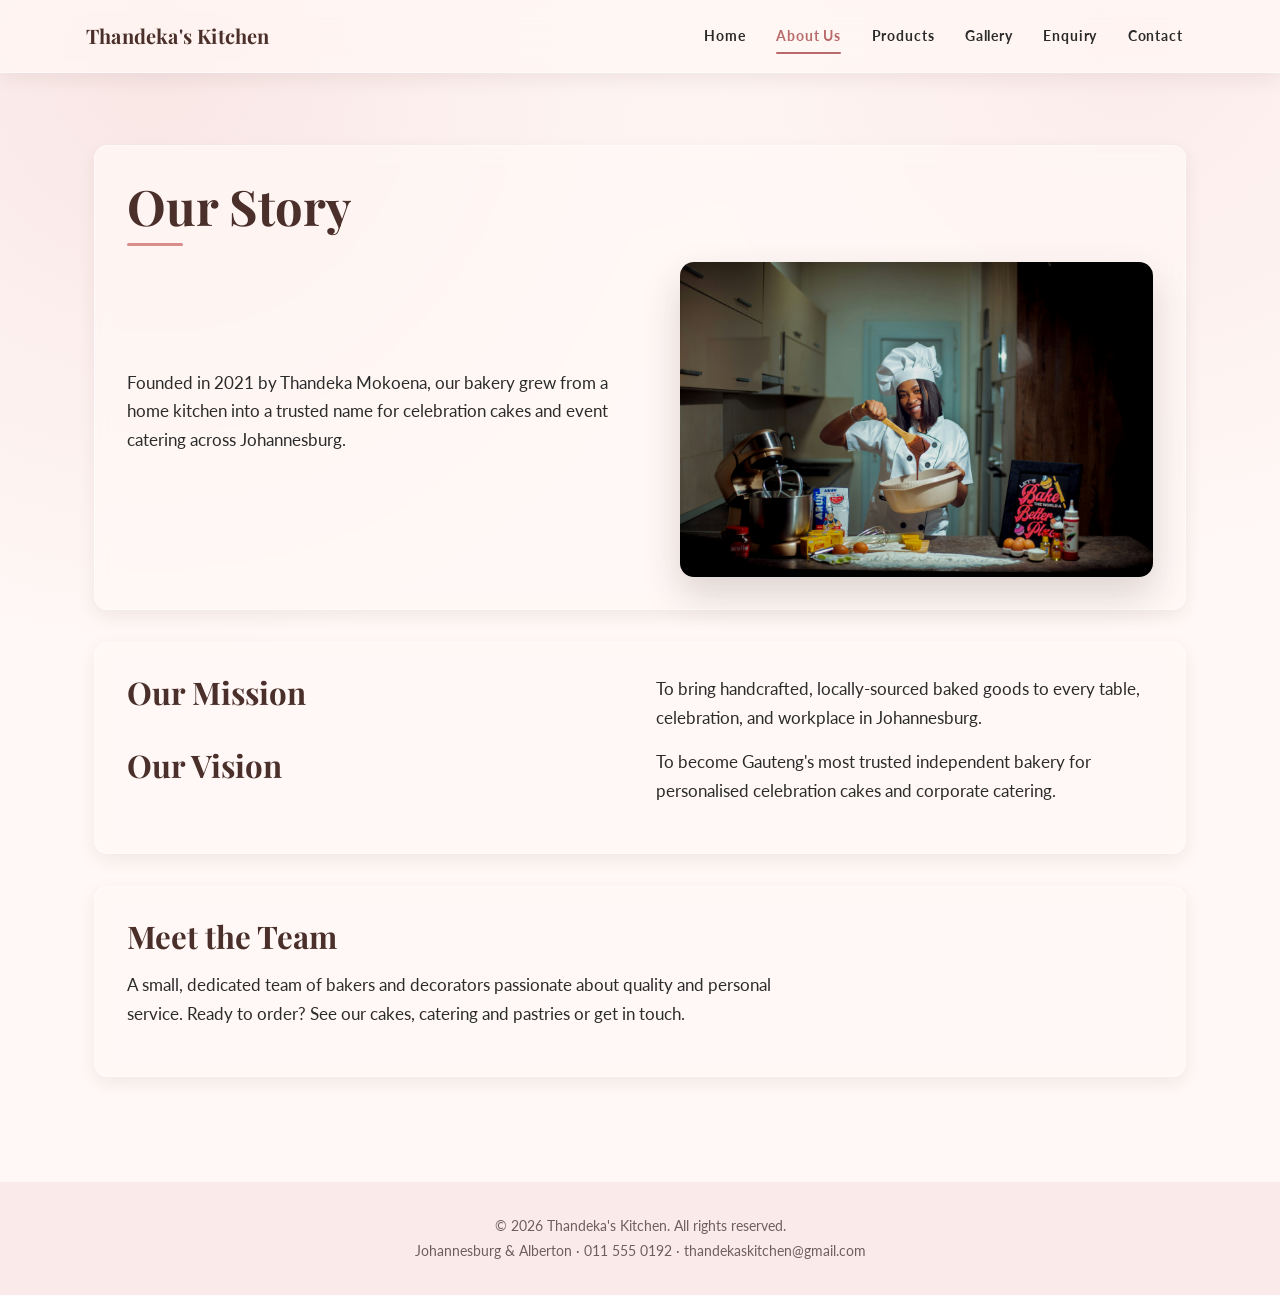
==== commit 1de09191: "Update pages: SEO meta tags, structured data, form markup, map and product search" ====
--- a/about.html
+++ b/about.html
@@ -3,8 +3,25 @@
 <head>
     <meta charset="UTF-8">
     <meta name="viewport" content="width=device-width, initial-scale=1.0">
-    <meta name="description" content="How Thandeka's Kitchen grew from a home kitchen in 2021 into a Johannesburg bakery known for celebration cakes and event catering.">
-    <title>About Us | Thandeka's Kitchen</title>
+    <title>About Thandeka's Kitchen | Johannesburg Artisan Bakers</title>
+    <meta name="description" content="Meet Thandeka Mokoena and the bakers behind Thandeka's Kitchen, a Johannesburg artisan bakery serving celebration cakes and catering since 2021.">
+    <meta name="keywords" content="about Thandeka's Kitchen, Thandeka Mokoena, Johannesburg bakery history, local bakery, handcrafted baking">
+    <meta name="author" content="Phuluso">
+    <meta name="robots" content="index, follow">
+    <meta name="theme-color" content="#FBEAEA">
+    <meta name="referrer" content="strict-origin-when-cross-origin">
+    <link rel="canonical" href="https://phuluso-11.github.io/thandekas-kitchen/about.html">
+    <link rel="icon" href="data:image/svg+xml,%3Csvg xmlns=%22http://www.w3.org/2000/svg%22 viewBox=%220 0 100 100%22%3E%3Ctext y=%22.9em%22 font-size=%2290%22>🧁%3C/text>%3C/svg%3E">
+
+    <!-- Open Graph and Twitter tags control how the page looks when shared on social media -->
+    <meta property="og:type" content="website">
+    <meta property="og:site_name" content="Thandeka's Kitchen">
+    <meta property="og:locale" content="en_ZA">
+    <meta property="og:title" content="About Thandeka's Kitchen | Johannesburg Artisan Bakers">
+    <meta property="og:description" content="Meet Thandeka Mokoena and the bakers behind Thandeka's Kitchen, a Johannesburg artisan bakery serving celebration cakes and catering since 2021.">
+    <meta property="og:url" content="https://phuluso-11.github.io/thandekas-kitchen/about.html">
+    <meta property="og:image" content="https://phuluso-11.github.io/thandekas-kitchen/images/gallery/artisan-bakery-bread-pastries-counter.jpg">
+    <meta name="twitter:card" content="summary_large_image">
 
     <link rel="preconnect" href="https://fonts.googleapis.com">
     <link rel="preconnect" href="https://fonts.gstatic.com" crossorigin>
@@ -39,8 +56,8 @@
         <section class="our-story">
             <h1>Our Story</h1>
             <picture>
-                <source media="(max-width: 600px)" srcset="images/gallery/founder-thandeka-800.jpg">
-                <img src="images/gallery/founder-thandeka.jpg" alt="Thandeka Mokoena, founder, decorating a cake in her kitchen">
+                <source media="(max-width: 600px)" srcset="images/gallery/thandeka-mokoena-founder-baker-800.jpg">
+                <img src="images/gallery/thandeka-mokoena-founder-baker.jpg" alt="Thandeka Mokoena, founder, decorating a cake in her kitchen">
             </picture>
             <p>Founded in 2021 by Thandeka Mokoena, our bakery grew from a home kitchen
                into a trusted name for celebration cakes and event catering across Johannesburg.</p>
@@ -61,14 +78,16 @@
         <section class="team">
             <h2>Meet the Team</h2>
             <p>A small, dedicated team of bakers and decorators passionate about quality
-               and personal service.</p>
+               and personal service. Ready to order? See our
+               <a href="products.html">cakes, catering and pastries</a> or <a href="contact.html">get in touch</a>.</p>
         </section>
     </main>
 
     <footer class="site-footer">
         <p>&copy; 2026 Thandeka's Kitchen. All rights reserved.</p>
+        <p>Johannesburg &amp; Alberton &middot; <a href="tel:+27115550192">011 555 0192</a> &middot; <a href="mailto:thandekaskitchen@gmail.com">thandekaskitchen@gmail.com</a></p>
     </footer>
 
-    <script src="js/script.js"></script>
+    <script src="js/script.js" defer></script>
 </body>
 </html>
--- a/css/style.css
+++ b/css/style.css
@@ -1031,3 +1031,482 @@
         max-width: 100%;
     }
 }
+
+/* ==========================================================================
+   14. PART 3 COMPONENTS
+   Styles for the JavaScript features: form errors and results, product
+   search and cards, accordion, lightbox, map and reveal animation.
+   Everything uses the custom properties from section 2.
+   ========================================================================== */
+
+/* The hidden attribute must beat any display rule set elsewhere. */
+[hidden] {
+    display: none !important;
+}
+
+/* Stops the page scrolling behind the open lightbox. */
+.no-scroll {
+    overflow: hidden;
+}
+
+/* --- Scroll-reveal animation (class added by script.js) --- */
+.reveal {
+    opacity: 0;
+}
+
+.reveal.is-visible {
+    opacity: 1;
+    animation: reveal-in 0.7s var(--ease) backwards;
+}
+
+@keyframes reveal-in {
+    from { opacity: 0; transform: translateY(24px); }
+    to   { opacity: 1; transform: translateY(0); }
+}
+
+/* --- Form fields with error messages --- */
+.field {
+    display: grid;
+    gap: 0.25rem;
+    min-width: 0;
+}
+
+.error-msg {
+    color: #9B2C2C;
+    font-size: var(--fs-sm);
+}
+
+.error-msg:empty {
+    display: none;
+}
+
+.field-hint {
+    color: var(--clr-muted);
+    font-size: var(--fs-xs);
+}
+
+/* Invalid fields: same specificity as the valid-state rule in section 9,
+   and later in the file, so these win. */
+form .field input.is-invalid,
+form .field select.is-invalid,
+form .field textarea.is-invalid {
+    border-color: #B3261E;
+    background-color: #FFF5F4;
+}
+
+form .field input.is-invalid:focus,
+form .field select.is-invalid:focus,
+form .field textarea.is-invalid:focus {
+    box-shadow: 0 0 0 4px rgba(179, 38, 30, 0.18);
+}
+
+.form-status {
+    grid-column: 1 / -1;
+    margin: 0;
+    font-weight: 700;
+}
+
+.form-status.is-error {
+    color: #9B2C2C;
+}
+
+/* --- Response panels (enquiry quote, contact email) --- */
+.result-panel {
+    margin-top: var(--sp-3);
+    padding: var(--sp-3);
+    background-color: var(--glass-bg);
+    -webkit-backdrop-filter: blur(8px);
+    backdrop-filter: blur(8px);
+    border: 1px solid var(--glass-border);
+    border-radius: var(--radius-md);
+    box-shadow: var(--shadow-soft);
+}
+
+.result-panel:focus {
+    outline: none;
+}
+
+.result-list {
+    display: grid;
+    grid-template-columns: max-content 1fr;
+    gap: 0.4rem var(--sp-3);
+    margin-bottom: var(--sp-2);
+}
+
+.result-list dt {
+    font-weight: 700;
+    color: var(--clr-cocoa);
+}
+
+.result-list dd {
+    margin: 0;
+    overflow-wrap: anywhere;
+}
+
+.result-note {
+    color: var(--clr-muted);
+    font-size: var(--fs-sm);
+}
+
+.email-preview {
+    margin: var(--sp-2) 0;
+    padding: var(--sp-2);
+    background-color: var(--clr-white);
+    border: 1px solid var(--clr-line);
+    border-radius: var(--radius-sm);
+    font-family: var(--font-body);
+    font-size: var(--fs-sm);
+    white-space: pre-wrap;
+    overflow-wrap: anywhere;
+}
+
+.result-panel button,
+.product-empty button,
+.product-tools button,
+.map-focus {
+    padding: 0.7rem 1.4rem;
+    background-color: var(--clr-white);
+    color: var(--clr-cocoa);
+    border: 1px solid var(--clr-rose);
+    border-radius: var(--radius-sm);
+    font-weight: 700;
+    cursor: pointer;
+    transition: background-color var(--speed) var(--ease);
+}
+
+.result-panel button,
+.product-empty button {
+    margin-top: var(--sp-1);
+}
+
+.result-panel button:hover,
+.result-panel button:focus-visible,
+.product-empty button:hover,
+.product-empty button:focus-visible,
+.product-tools button:hover,
+.product-tools button:focus-visible,
+.map-focus:hover,
+.map-focus:focus-visible {
+    background-color: var(--clr-blush);
+}
+
+/* --- Products: search tools, count and card grid --- */
+.product-tools {
+    display: grid;
+    gap: var(--sp-2);
+    margin: var(--sp-3) 0 var(--sp-2);
+    padding: var(--sp-3);
+    background-color: var(--glass-bg);
+    -webkit-backdrop-filter: blur(8px);
+    backdrop-filter: blur(8px);
+    border: 1px solid var(--glass-border);
+    border-radius: var(--radius-md);
+    box-shadow: var(--shadow-soft);
+}
+
+.product-tools label {
+    display: block;
+    margin-bottom: 0.25rem;
+    font-size: var(--fs-sm);
+    font-weight: 700;
+    color: var(--clr-cocoa);
+}
+
+.product-tools input,
+.product-tools select {
+    width: 100%;
+    padding: 0.7rem 0.9rem;
+    background-color: var(--clr-white);
+    border: 1px solid var(--clr-line);
+    border-radius: var(--radius-sm);
+}
+
+.product-tools input:hover,
+.product-tools select:hover {
+    border-color: var(--clr-rose);
+}
+
+.product-tools input:focus,
+.product-tools select:focus {
+    outline: none;
+    border-color: var(--clr-rose-deep);
+    box-shadow: 0 0 0 4px rgba(217, 140, 140, 0.22);
+}
+
+.product-tools button {
+    justify-self: start;
+    align-self: end;
+}
+
+.product-count {
+    color: var(--clr-muted);
+    font-size: var(--fs-sm);
+}
+
+.product-grid {
+    display: grid;
+    grid-template-columns: repeat(auto-fill, minmax(16rem, 1fr));
+    gap: var(--sp-3);
+    margin-bottom: var(--sp-4);
+}
+
+.product-card {
+    display: flex;
+    flex-direction: column;
+    overflow: hidden;
+    background-color: var(--clr-white);
+    border: 1px solid var(--clr-line);
+    border-radius: var(--radius-md);
+    box-shadow: var(--shadow-soft);
+    animation: reveal-in 0.5s var(--ease) backwards;
+    transition: transform var(--speed) var(--ease), box-shadow var(--speed) var(--ease);
+}
+
+.product-card:hover,
+.product-card:focus-within {
+    transform: translateY(-6px);
+    box-shadow: var(--shadow-lift);
+}
+
+.product-card-image {
+    width: 100%;
+    aspect-ratio: 4 / 3;
+    object-fit: cover;
+}
+
+.product-card-body {
+    display: flex;
+    flex: 1;
+    flex-direction: column;
+    padding: var(--sp-2) var(--sp-3) var(--sp-3);
+}
+
+.product-card-body h3 {
+    margin-bottom: 0.25rem;
+}
+
+.product-price {
+    margin-bottom: 0.4rem;
+    font-weight: 700;
+    color: var(--clr-rose-deep);
+}
+
+.product-desc {
+    flex: 1;
+}
+
+.product-lead {
+    color: var(--clr-muted);
+    font-size: var(--fs-sm);
+}
+
+.product-card .cta-button {
+    align-self: flex-start;
+}
+
+.product-empty {
+    grid-column: 1 / -1;
+    padding: var(--sp-3);
+    background-color: var(--clr-blush);
+    border-radius: var(--radius-md);
+}
+
+/* --- Accordion --- */
+.faq h2 {
+    margin-bottom: var(--sp-2);
+}
+
+.accordion h3 {
+    margin: 0;
+    font-size: var(--fs-base);
+}
+
+.accordion-trigger {
+    display: flex;
+    width: 100%;
+    align-items: center;
+    justify-content: space-between;
+    gap: var(--sp-2);
+    padding: var(--sp-2) 0;
+    background: none;
+    border: none;
+    border-bottom: 1px solid var(--clr-line);
+    color: var(--clr-cocoa);
+    font-family: var(--font-display);
+    font-size: var(--fs-md);
+    text-align: left;
+    cursor: pointer;
+}
+
+.accordion-trigger::after {
+    content: "+";
+    flex-shrink: 0;
+    font-size: var(--fs-lg);
+    color: var(--clr-rose-deep);
+    transition: transform var(--speed) var(--ease);
+}
+
+.accordion-trigger[aria-expanded="true"]::after {
+    transform: rotate(45deg);
+}
+
+.accordion-trigger:hover,
+.accordion-trigger:focus-visible {
+    color: var(--clr-rose-deep);
+}
+
+.accordion-panel {
+    padding: var(--sp-2) 0 var(--sp-1);
+    animation: panel-open 0.35s var(--ease);
+}
+
+@keyframes panel-open {
+    from { opacity: 0; transform: translateY(-8px); }
+    to   { opacity: 1; transform: translateY(0); }
+}
+
+/* --- Gallery lightbox --- */
+.gallery-grid img {
+    cursor: zoom-in;
+}
+
+.lightbox {
+    position: fixed;
+    inset: 0;
+    z-index: 1000;
+    display: grid;
+    grid-template-columns: auto minmax(0, 1fr) auto;
+    align-items: center;
+    gap: var(--sp-1);
+    padding: var(--sp-2);
+    background-color: rgba(43, 28, 25, 0.92);
+    opacity: 0;
+    visibility: hidden;
+    transition: opacity var(--speed) var(--ease), visibility var(--speed);
+}
+
+.lightbox.is-open {
+    opacity: 1;
+    visibility: visible;
+}
+
+.lightbox-figure {
+    display: grid;
+    justify-items: center;
+    gap: var(--sp-1);
+    margin: 0;
+    min-width: 0;
+}
+
+.lightbox-image {
+    max-width: 100%;
+    max-height: 76vh;
+    object-fit: contain;
+    border-radius: var(--radius-sm);
+    box-shadow: var(--shadow-deep);
+}
+
+.lightbox-caption {
+    color: var(--clr-cream);
+    font-size: var(--fs-sm);
+    text-align: center;
+}
+
+.lightbox-counter {
+    color: var(--clr-rose);
+}
+
+.lightbox-close,
+.lightbox-nav {
+    width: 2.75rem;
+    height: 2.75rem;
+    background-color: rgba(255, 248, 246, 0.14);
+    color: var(--clr-white);
+    border: 1px solid rgba(255, 255, 255, 0.35);
+    border-radius: 50%;
+    font-size: 1.6rem;
+    line-height: 1;
+    cursor: pointer;
+    transition: background-color var(--speed) var(--ease);
+}
+
+.lightbox-close {
+    position: absolute;
+    top: var(--sp-2);
+    right: var(--sp-2);
+}
+
+.lightbox-close:hover,
+.lightbox-close:focus-visible,
+.lightbox-nav:hover,
+.lightbox-nav:focus-visible {
+    background-color: var(--clr-rose-deep);
+}
+
+/* --- Map --- */
+#map-embed.leaflet-container {
+    display: block;
+    min-height: 380px;
+    border: 1px solid var(--clr-line);
+    isolation: isolate;                 /* keeps Leaflet's layers below the sticky header */
+    font-family: var(--font-body);
+}
+
+.map-controls {
+    display: flex;
+    flex-wrap: wrap;
+    gap: var(--sp-1);
+    margin-bottom: var(--sp-2);
+}
+
+.map-popup a {
+    color: var(--clr-rose-deep);
+    font-weight: 700;
+}
+
+.map-fallback {
+    padding: var(--sp-2);
+}
+
+/* --- Part 3 responsive adjustments --- */
+@media screen and (min-width: 40em) {
+    .product-tools {
+        grid-template-columns: 2fr 1fr 1fr auto;
+        align-items: end;
+    }
+}
+
+@media screen and (min-width: 56.25em) {
+    /* Status message lines up with the form fields in the two-column form. */
+    .form-status {
+        grid-column: 2;
+    }
+}
+
+@media screen and (max-width: 40em) {
+    .lightbox {
+        grid-template-columns: 1fr;
+        grid-template-rows: 1fr auto;
+    }
+
+    .lightbox-figure {
+        grid-row: 1;
+    }
+
+    .lightbox-nav {
+        position: absolute;
+        bottom: var(--sp-2);
+    }
+
+    .lightbox-prev { left: var(--sp-2); }
+    .lightbox-next { right: var(--sp-2); }
+
+    .result-list {
+        grid-template-columns: 1fr;
+    }
+}
+
+/* An empty status line must not leave a gap in the form grid. */
+.form-status:empty {
+    display: none;
+}
